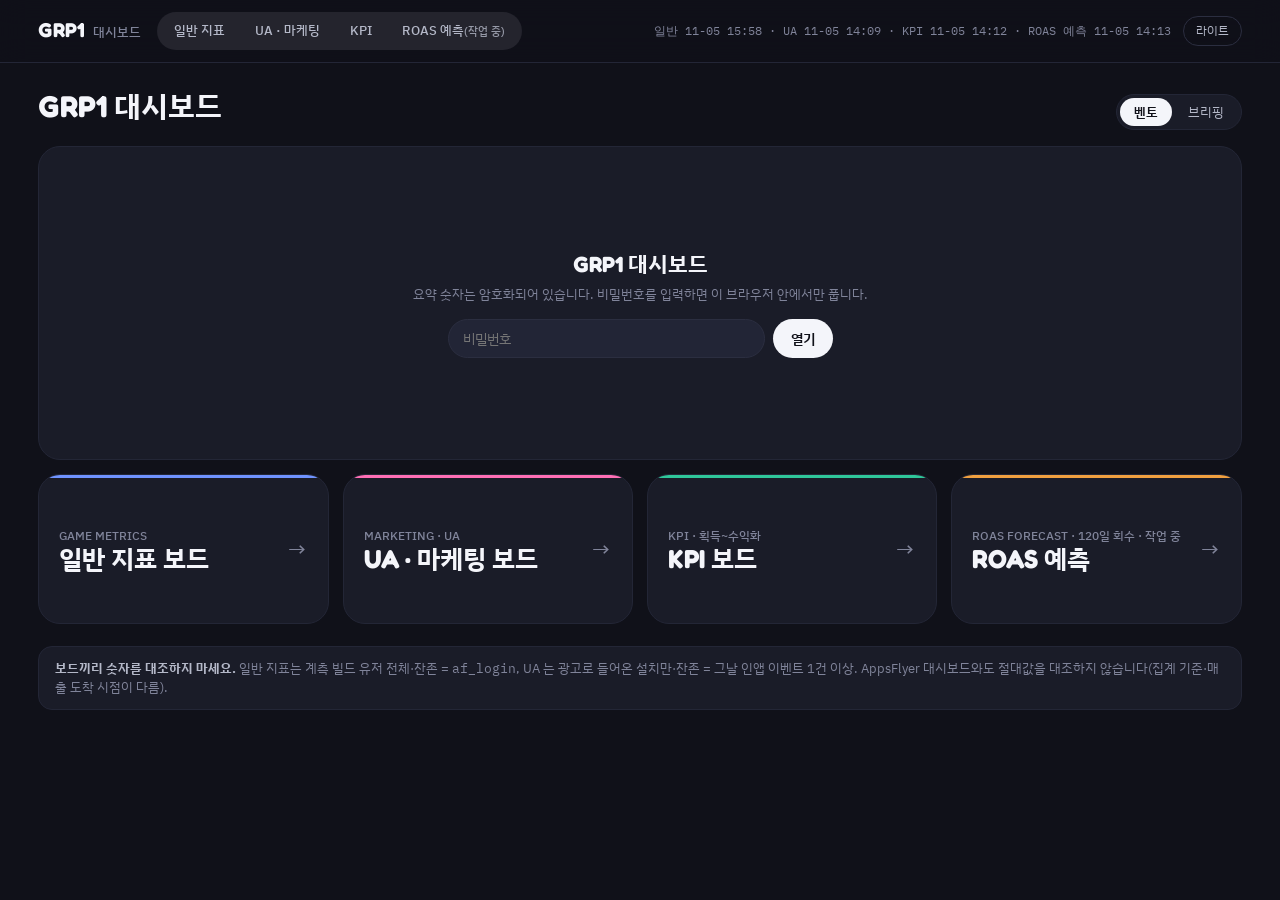
==== index.html @ 361ffbe1 "데이터 갱신 2026-11-05 16:09" ====
<!DOCTYPE html>
<html lang="ko">
<head>
<meta charset="utf-8">
<meta name="viewport" content="width=device-width, initial-scale=1">
<title>GRP1 대시보드</title>
<link rel="preconnect" href="https://fonts.googleapis.com">
<link rel="preconnect" href="https://fonts.gstatic.com" crossorigin>
<link rel="stylesheet" href="https://fonts.googleapis.com/css2?family=Fredoka:wght@600;700&family=IBM+Plex+Sans+KR:wght@400;500;600&family=IBM+Plex+Mono:wght@400;500&display=swap">
<link rel="stylesheet" href="site.css">
<script src="site.js"></script>
<style>
/* 메인 — 벤토(기본) · 브리핑 두 보기(팀장님 2026-10-27: "시안 B 기본에 시안 A 로 전환"). 숫자는 board_summary.py 요약(암호문).
   A/B 코호트 보드는 2026-10-27 메인에서 뺐다(모든 실험 종료). ab.html 파일은 공개 사이트에 마지막 판 그대로 남아 있다. */
*{box-sizing:border-box}
[hidden]{display:none!important}     /* .bento{display:grid} 가 hidden 을 이기지 않게 — 보기 전환이 이 속성으로 숨긴다 */
html,body{margin:0;background:var(--bg);color:var(--ink);font:14px/1.5 var(--font);-webkit-font-smoothing:antialiased}
a{color:inherit;text-decoration:none}
:focus-visible{outline:2px solid var(--accent);outline-offset:3px;border-radius:8px}
.page{max-width:calc(var(--maxw) + 2 * var(--gutter));margin:0 auto;padding:28px var(--gutter) 30px}
.top{display:flex;align-items:baseline;flex-wrap:wrap;gap:8px 14px;margin-bottom:16px}
.top h1{margin:0;font:700 30px/1 var(--game)} .top .when{color:var(--ink-3);font:12.5px var(--mono)}
.view{margin-left:auto;display:inline-flex;gap:2px;padding:3px;border-radius:999px;background:var(--card);border:1px solid var(--line-soft)}
.view button{border:0;background:transparent;border-radius:999px;padding:5px 14px;font:inherit;font-size:12.5px;color:var(--ink-2);cursor:pointer}
.view button[aria-pressed="true"]{background:var(--ink);color:var(--bg);font-weight:600}
.up{color:var(--good)} .down{color:var(--crit)}
.k{font-size:12px;color:var(--ink-3);font-weight:500} .s{font-size:11.5px;color:var(--ink-3)}
.mid{font:600 24px/1.15 var(--font);font-variant-numeric:tabular-nums}
.name{font:700 22px/1.05 var(--game)}
.spark svg{display:block;width:100%}

/* ── 벤토 ── */
.bento{display:grid;grid-template-columns:repeat(12,minmax(0,1fr));grid-auto-rows:minmax(150px,auto);gap:14px}   /* 좁은 폭에서 숫자 줄이 넘치면 잘리지 않고 그 줄이 높아진다(2026-11-05) */
.t{position:relative;overflow:hidden;isolation:isolate;border-radius:22px;border:1px solid var(--line-soft);background:var(--card);padding:18px 20px;display:flex;flex-direction:column;transition:transform .2s var(--ease),border-color .2s}
a.t:hover{transform:translateY(-2px);border-color:var(--line)}
.big{font:600 46px/1 var(--font);font-variant-numeric:tabular-nums;letter-spacing:-.02em}
.hero{grid-column:span var(--hs,7);grid-row:span 2;padding:26px 28px}
.hero .art{position:absolute;right:-30px;top:-20px;height:130%;aspect-ratio:1;object-fit:cover;z-index:-2;opacity:.92;
  -webkit-mask-image:radial-gradient(circle at 65% 45%,#000 30%,transparent 70%);mask-image:radial-gradient(circle at 65% 45%,#000 30%,transparent 70%)}
.hero::after{content:"";position:absolute;inset:0;z-index:-1;background:linear-gradient(90deg,var(--card) 30%,transparent 75%)}
.pill{align-self:flex-start;background:var(--c);color:#12131a;font-weight:600;font-size:12px;padding:4px 10px;border-radius:999px}
.hero .name{font-size:42px;margin:12px 0 auto}
.kv{display:flex;gap:28px;flex-wrap:wrap;align-items:flex-end} .kv .big{color:var(--c)}
.side{grid-column:span 5;grid-row:span var(--rs,1);background:linear-gradient(135deg,color-mix(in srgb,var(--c) 16%,var(--card)),var(--card) 60%)}
.side .head{display:flex;align-items:center;gap:10px} .side .head img{width:34px;height:34px;border-radius:22%}
.side .row3{gap:10px 18px}   /* 숫자 넷(D1 ROAS · D1 잔존 · 광고비 · CPI) — 1280px 창의 히어로 옆 타일(내부 442px)에도 한 줄(실측 칸 합 375) */
.row3{display:flex;gap:24px;flex-wrap:wrap;margin-top:auto}
.over{grid-column:span var(--span,6)}   /* 히어로 옆 두 자리를 넘친 UA 타일 — 아래 줄을 균등 분할(폭은 render 가 --span 으로) */
.g{grid-column:span var(--gs,3);grid-row:span 2}   /* 폭은 render 가 한 줄 최대 4개로 고르게 --gs 로 */
.g .head{display:flex;align-items:center;gap:12px} .g .head img{width:48px;height:48px;border-radius:22%}
.g .row3{gap:18px;margin-top:12px} .g .spark{margin-top:auto} .g .spark svg{height:56px}
.board{grid-column:span 3;grid-row:span 1;justify-content:center}   /* 보드 바로가기 넷(일반·UA·KPI·ROAS 예측) — 자기 묶음에서 한 줄 */
/* 벤토 세 묶음(ROAS · DAU · 보드) — 제목 + 묶음 사이 구분선(2026-11-05) */
.grp>h2{display:flex;align-items:baseline;flex-wrap:wrap;gap:4px 12px;margin:0 0 12px;font-size:17px;font-weight:600}
.grp>h2 small{font-size:12px;color:var(--ink-3);font-weight:400}
.grp+.grp{margin-top:26px;padding-top:20px;border-top:1px solid var(--line)}
.board .name{font-size:26px} .board .icons{display:flex;gap:6px;margin-top:8px} .board .icons img{width:28px;height:28px;border-radius:22%}
.board::before{content:"";position:absolute;inset:0 0 auto;height:3px;background:var(--bc)}
.board .go{position:absolute;right:22px;top:50%;transform:translateY(-50%);font-size:22px;color:var(--ink-3)}
.lockt{grid-column:span 12;grid-row:span 2;align-items:center;justify-content:center;text-align:center}
.lockt b{font:700 22px var(--game)} .lockt form{display:flex;gap:8px;justify-content:center;margin-top:14px}
.lockt input{background:var(--card-2);border:1px solid var(--line);border-radius:999px;padding:8px 14px;color:var(--ink);font:inherit}
.lockt button{border:0;border-radius:999px;padding:8px 18px;background:var(--ink);color:var(--bg);font:inherit;font-weight:600;cursor:pointer}

/* ── 브리핑 ── */
.blk{margin-top:26px} .blk:first-child{margin-top:0}
.blk h2{display:flex;align-items:baseline;flex-wrap:wrap;gap:6px 12px;margin:0 0 12px;font-size:18px;font-weight:600}
.blk h2 small{font-size:12.5px;color:var(--ink-3);font-weight:400}
.blk h2 a{margin-left:auto;font-size:13px;color:var(--ink-2);border:1px solid var(--line);border-radius:999px;padding:5px 12px}
.blk h2 a:hover{color:var(--ink);border-color:var(--ink-3)}
.row{position:relative;display:grid;grid-template-columns:minmax(220px,1.3fr) repeat(5,minmax(92px,1fr)) minmax(150px,1.2fr) 34px;align-items:center;gap:14px;
  padding:14px 18px;margin-bottom:10px;border-radius:16px;border:1px solid var(--line-soft);overflow:hidden;
  background:linear-gradient(90deg,color-mix(in srgb,var(--c) 15%,var(--card)) 0%,var(--card) 34%)}
.row:hover{border-color:var(--line)}
.row::before{content:"";position:absolute;left:0;top:0;bottom:0;width:4px;background:var(--c)}
.who{display:flex;align-items:center;gap:14px;min-width:0}
.who img{width:52px;height:52px;border-radius:22%;flex:none;box-shadow:0 6px 18px -8px rgba(0,0,0,.7)}
.who b{display:block;font:700 19px/1.1 var(--game)} .who span{font-size:12px;color:var(--ink-3)}
.m .v{font:600 19px/1.25 var(--font);font-variant-numeric:tabular-nums} .m .v.hot{color:var(--c)} .m .v.good{color:var(--good)}
.meter{height:4px;border-radius:2px;background:var(--line-soft);margin-top:5px;overflow:hidden} .meter i{display:block;height:100%;background:var(--c)}
.row .spark svg{height:38px}
.go2{width:34px;height:34px;border-radius:999px;display:grid;place-items:center;background:color-mix(in srgb,var(--ink) 8%,transparent);color:var(--ink-2)}
.row:hover .go2{background:var(--c);color:#12131a}
.notice{margin-top:22px;padding:12px 16px;background:var(--card);border:1px solid var(--line-soft);border-radius:14px;color:var(--ink-3);font-size:12.5px}
.notice b{color:var(--ink-2)}
@media (max-width:1100px){
  .bento{grid-template-columns:repeat(6,minmax(0,1fr))} .hero,.side,.over,.board,.lockt{grid-column:span 6} .g{grid-column:span 3}
  .row{grid-template-columns:1fr 1fr 1fr} .row .spark,.row .go2{display:none} .who{grid-column:1 / -1}
}
@media (max-width:640px){
  .bento{grid-auto-rows:auto} .t{min-height:150px} .hero{min-height:300px} .g .spark svg{height:44px}
  .g{grid-column:span 6} .hero .name{font-size:32px} .big{font-size:38px} .view{margin-left:0}
  .hero::after{background:linear-gradient(0deg,var(--card) 42%,color-mix(in srgb,var(--card) 55%,transparent) 100%)}   /* 좁은 화면: 숫자 뒤가 그림으로 밝아지지 않게 */
}
</style>
</head>
<body>
<header class="gx-bar">
  <a class="gx-brand" href="index.html" data-keep-hash><b>GRP1</b><span>대시보드</span></a>
  <nav class="gx-switch" aria-label="보드"><a href="general.html" data-keep-hash>일반 지표</a><a href="ua.html" data-keep-hash>UA · 마케팅</a><a href="kpi.html" data-keep-hash>KPI</a><a href="payback.html" data-keep-hash>ROAS 예측<span style="font-size:10.5px;opacity:.8">(작업 중)</span></a></nav>
  <div class="gx-right"><span class="gx-gen" id="gen"></span><button class="gx-btn" id="theme" type="button">라이트</button></div>
</header>
<main class="page">
  <div class="top">
    <h1>GRP1 대시보드</h1><span class="when" id="when"></span>
    <div class="view" role="group" aria-label="보기"><button type="button" data-v="bento" aria-pressed="true">벤토</button><button type="button" data-v="brief" aria-pressed="false">브리핑</button></div>
  </div>
  <div id="bento"></div>
  <div id="brief" hidden></div>
  <div class="notice"><b>보드끼리 숫자를 대조하지 마세요.</b> 일반 지표는 계측 빌드 유저 전체·잔존 = <span style="font-family:var(--mono)">af_login</span>, UA 는 광고로 들어온 설치만·잔존 = 그날 인앱 이벤트 1건 이상. AppsFlyer 대시보드와도 절대값을 대조하지 않습니다(집계 기준·매출 도착 시점이 다름).</div>
</main>

<script src="boards.js"></script>
<script src="summary-data.js"></script>
<script src="summary-data.enc.js"></script>
<script>
(function(){
'use strict';
const $ = id => document.getElementById(id), esc = GX.esc, hash = location.hash || '';
GX.wireTheme($('theme')); GX.withHash();
const usd = (v, d = 0) => v == null ? '—' : '$' + Number(v).toLocaleString('en-US', {minimumFractionDigits: d, maximumFractionDigits: d});
const pct = (v, d = 1) => v == null ? '—' : (v * 100).toFixed(d) + '%';
const num = v => v == null ? '—' : Number(v).toLocaleString('en-US');
const md = d => d ? d.slice(5) : '';
const gen = k => 'general.html?game=' + k + hash, uaUrl = k => 'ua.html?game=' + k + hash;
const B = window.BOARDS || {};
function spark(arr, color, h) {
  arr = arr && arr.length ? arr : [0];
  const w = 200, mx = Math.max(...arr, 1), mn = Math.min(...arr, 0), n = arr.length;
  const pts = arr.map((v, i) => [(i / Math.max(n - 1, 1)) * (w - 4) + 2, h - 4 - ((v - mn) / Math.max(mx - mn, 1)) * (h - 12)]);
  const d = pts.map((p, i) => (i ? 'L' : 'M') + p[0].toFixed(1) + ' ' + p[1].toFixed(1)).join(''), last = pts[pts.length - 1];
  return `<svg viewBox="0 0 ${w} ${h}" preserveAspectRatio="none" aria-hidden="true"><path d="${d} L${last[0]} ${h} L2 ${h} Z" fill="${color}" opacity=".16"/><path d="${d}" fill="none" stroke="${color}" stroke-width="2" vector-effect="non-scaling-stroke"/></svg>`;
}
const dauDelta = g => { if (!g || g.dau_prev == null || !g.dau_prev) return '7일 전 없음'; const ch = g.dau / g.dau_prev - 1;
  return `<span class="${ch >= 0 ? 'up' : 'down'}">${ch >= 0 ? '▲' : '▼'}${Math.abs(ch * 100).toFixed(0)}%</span> 7일 전 대비`; };

// 보기 전환 — 기본 벤토, 고른 보기는 이 브라우저에 기억(세 화면 공유 테마 저장과 별개)
let view = 'bento';
try { view = localStorage.getItem('grp1:home') || 'bento'; } catch (e) {}
const q = new URLSearchParams(location.search).get('view'); if (q === 'brief' || q === 'bento') view = q;
function setView(v) {
  view = v; document.querySelectorAll('.view button').forEach(b => b.setAttribute('aria-pressed', b.dataset.v === v));
  $('bento').hidden = v !== 'bento'; $('brief').hidden = v !== 'brief';
  try { localStorage.setItem('grp1:home', v); } catch (e) {}
}
document.querySelectorAll('.view button').forEach(b => b.addEventListener('click', () => setView(b.dataset.v)));

function render(S) {
  const G = S.games || {};
  const order = [...Object.keys(G)].sort((a, b) => ((G[b].ua || {}).cost || 0) - ((G[a].ua || {}).cost || 0) || ['rb', 'co', 'mc', 'rr', 'tj', 'cl', 'sf'].indexOf(a) - ['rb', 'co', 'mc', 'rr', 'tj', 'cl', 'sf'].indexOf(b));
  const uaKeys = order.filter(k => G[k].ua), genKeys = order.filter(k => G[k].general);
  const any = (G[uaKeys[0]] || G[genKeys[0]] || {}), last = (any.ua || any.general || {}).last;
  $('when').textContent = `${last || ''} (UTC) 기준 · 갱신 ${S.generated_at || ''}`;
  $('gen').textContent = [B.general ? '일반 ' + B.general : '', B.ua ? 'UA ' + B.ua : '', B.kpi ? 'KPI ' + B.kpi : '', B.payback ? 'ROAS 예측 ' + B.payback : ''].filter(Boolean).join(' · ');
  const icons = ks => ks.map(k => GX.GAMES[k] ? `<img src="${GX.GAMES[k].icon}" alt="" title="${esc(GX.GAMES[k].name)}">` : '').join('');
  const C = k => (GX.GAMES[k] || {}).color || 'var(--accent)';
  const I = k => (GX.GAMES[k] || {}).icon || '';

  // ── 벤토 ── 세 묶음(ROAS · DAU · 보드 바로가기)을 각자 격자로 — 제목 + 구분선(2026-11-05 팀장님 "분류가 안 되어 있다")
  // UA ROAS = 오가닉 포함(팀장님 11-02, board_summary basis = all) — 광고 유저만은 부제 참고. 옛 요약(basis 없음)은 광고 유저만
  const bn = u => u.basis === 'all' ? '오가닉 포함' : '광고 유저만';
  const ref = (u, k) => u.basis === 'all' && u[k + '_paid'] != null ? ` · 광고 유저만 ${pct(u[k + '_paid'])}` : '';
  // D1 잔존(UA, 광고 유저) 부제 — 설치 수, D1 이 관측된 설치일이 아직 없으면(UA 첫날) 그렇게 쓴다. 옛 요약(r1 없음)도 같은 문구
  const r1s = (u, pre) => u.r1_n ? pre + num(u.r1_n) + '명' : 'D1 관측 전';
  // n 개를 한 줄 최대 max 개로 고르게 — 줄 수 = ceil(n / max), 남는 하나씩은 앞줄부터, 줄마다 12칸을 꽉 채운 폭 목록
  const even = (n, max) => { const rows = Math.ceil(n / max);
    return [].concat(...Array.from({length: rows}, (_, r) => { const c = Math.floor(n / rows) + (r < n % rows ? 1 : 0); return Array(c).fill(12 / c); })); };
  const grp = (title, note, body) => `<section class="grp"><h2>${title}${note ? ` <small>${note}</small>` : ''}</h2><div class="bento">${body}</div></section>`;
  let h = '', out = '';
  if (uaKeys.length) {
    const f = uaKeys[0], u = G[f].ua;
    h += `<a class="t hero" href="${uaUrl(f)}" style="--c:${C(f)};${uaKeys.length === 1 ? '--hs:12' : ''}">${GX.GAMES[f] ? `<img class="art" src="${GX.GAMES[f].art}" alt="">` : ''}<span class="pill">UA 진행 중</span>
      <div class="name">${esc(G[f].name)}</div>
      <div class="kv"><div><div class="k">D1 ROAS · 최근 7일 · ${bn(u)}</div><div class="big">${pct(u.d1)}</div><div class="s">설치 ${num(u.d1_n)}명 · 본전 100%${ref(u, 'd1')}</div></div>
      <div><div class="k">D1 잔존 · 최근 7일</div><div class="mid">${pct(u.r1)}</div><div class="s">${r1s(u, '광고 유저 ')}</div></div>
      <div><div class="k">광고비 · ${md(u.last)}</div><div class="mid">${usd(u.cost)}</div><div class="s">CPI ${usd(u.cpi, 2)} · 설치 ${num(u.installs)}</div></div></div></a>`;
    // 히어로 옆 두 자리(5칸) 다음 UA 타일은 아래 줄에 고르게 — 한 줄 최대 3개(4칸 · 숫자 넷이 들어가는 최소 폭), 4개 → [6·6][6·6], 5개 → [4·4·4][6·6].
    // 어제 합계 타일은 2026-11-05 제거(팀장님). 폭·높이는 CSS 변수로만 넘긴다(인라인 grid-column 은 좁은 화면 미디어 쿼리를 덮어쓴다) —
    // UA 1게임 = 히어로 전체 폭(--hs), 2게임 = 옆 타일 두 줄(--rs)
    const spans = even(Math.max(uaKeys.length - 3, 0), 3);
    uaKeys.slice(1).forEach((k, i) => { const v = G[k].ua;
      const [oc, os] = i >= 2 ? [' over', `--span:${spans[i - 2]};`] : ['', uaKeys.length === 2 ? '--rs:2;' : ''];
      h += `<a class="t side${oc}" href="${uaUrl(k)}" style="${os}--c:${C(k)}"><div class="head"><img src="${I(k)}" alt=""><span class="name" style="font-size:20px">${esc(G[k].name)}</span><span class="s" style="margin-left:auto">UA</span></div>
        <div class="row3"><div><div class="k">D1 ROAS · 7일 · ${bn(v)}</div><div class="mid" style="color:${C(k)}">${pct(v.d1)}</div>${v.basis === 'all' && v.d1_paid != null ? `<div class="s">광고 유저만 ${pct(v.d1_paid)}</div>` : ''}</div><div><div class="k">D1 잔존 · 7일</div><div class="mid">${pct(v.r1)}</div><div class="s">${r1s(v, '광고 유저 ')}</div></div><div><div class="k">광고비 · ${md(v.last)}</div><div class="mid">${usd(v.cost)}</div></div><div><div class="k">CPI</div><div class="mid">${usd(v.cpi, 2)}</div></div></div></a>`; });
    out += grp('ROAS', 'D1 ROAS = 최근 7일(매출 관측 끝 기준 · 오가닉 포함) · D1 잔존 = 최근 7일(이벤트 관측 끝 기준 · 광고 유저 · 인앱 이벤트) · 광고비 · CPI = 마지막 설치일', h);
  }
  // 게임 타일(3칸 × 2줄)은 한 줄 최대 4개로 고르게(7개 → [3·3·3·3][4·4·4]) — 묶음이 갈려 빈칸을 보드 바로가기로 메울 수 없다
  const gs = even(genKeys.length, 4); h = '';
  genKeys.forEach((k, i) => { const g = G[k].general;
    h += `<a class="t g" href="${gen(k)}" style="--gs:${gs[i]};--c:${C(k)}"><div class="head"><img src="${I(k)}" alt=""><div><div class="name" style="font-size:19px">${esc(G[k].name)}</div><div class="s">${G[k].ua ? '일반 지표 · UA' : '일반 지표'}</div></div></div>
      <div class="row3"><div><div class="k">DAU</div><div class="mid">${num(g.dau)}</div><div class="s">${dauDelta(g)}</div></div>
      <div><div class="k">D1 잔존</div><div class="mid">${pct(g.d1)}</div><div class="s">최근 7코호트</div></div></div>
      <div class="spark">${spark(g.dau_spark, C(k), 56)}<div class="s">DAU 14일</div></div></a>`; });
  if (genKeys.length) out += grp('DAU', 'DAU = 마지막 날 · 7일 전 대비 · D1 잔존 = 최근 7개 성숙 코호트(af_login · 오가닉 포함)', h);
  // 보드 바로가기 넷(일반·UA·KPI·ROAS 예측) — 자기 묶음에서 한 줄에 넷(각 3칸)
  out += grp('보드', '', `<a class="t board" href="general.html${hash}" style="--bc:#6f93ff"><div class="k">GAME METRICS</div><div class="name">일반 지표 보드</div><div class="icons">${icons(genKeys)}</div><span class="go">→</span></a>`
    + `<a class="t board" href="ua.html${hash}" style="--bc:#ff6fb5"><div class="k">MARKETING · UA</div><div class="name">UA · 마케팅 보드</div><div class="icons">${icons(uaKeys)}</div><span class="go">→</span></a>`
    + `<a class="t board" href="kpi.html${hash}" style="--bc:#2fc79a"><div class="k">KPI · 획득~수익화</div><div class="name">KPI 보드</div><div class="icons">${icons(uaKeys)}</div><span class="go">→</span></a>`
    + `<a class="t board" href="payback.html${hash}" style="--bc:#f0a040"><div class="k">ROAS FORECAST · 120일 회수 · 작업 중</div><div class="name">ROAS 예측</div><div class="icons">${icons(uaKeys)}</div><span class="go">→</span></a>`);
  $('bento').innerHTML = out;

  // ── 브리핑 ──
  const who = (k, sub) => `<div class="who"><img src="${I(k)}" alt=""><div><b>${esc(G[k].name)}</b><span>${sub}</span></div></div>`;
  const m = (k, v, s = '', cls = '') => `<div class="m"><div class="k">${k}</div><div class="v ${cls}">${v}</div>${s ? `<div class="s">${s}</div>` : ''}</div>`;
  let a = '';      // 어제 합계 줄은 2026-11-05 제거(팀장님 — 벤토 합계 타일과 같이)
  if (uaKeys.length) a += `<section class="blk"><h2>UA · 마케팅 <small>광고비 · 설치 · CPI = 마지막 설치일 · D1 잔존 = 최근 7일(이벤트 관측 끝 기준 · 광고 유저) · D1 ROAS = 최근 7일(매출 관측 끝 기준) · ROAS = 오가닉 포함(광고 유저만은 참고)</small><a href="ua.html${hash}">UA 보드 →</a></h2>`
    + uaKeys.map(k => { const u = G[k].ua;
      return `<a class="row" href="${uaUrl(k)}" style="--c:${C(k)}">${who(k, 'Android · AppLovin')}
        ${m('광고비', usd(u.cost), md(u.last) + ' 설치일')}${m('설치', num(u.installs))}${m('CPI', usd(u.cpi, 2))}${m('D1 잔존', pct(u.r1), r1s(u, '광고 유저 '))}
        <div class="m"><div class="k">D1 ROAS</div><div class="v ${u.d1 >= 1 ? 'good' : 'hot'}">${pct(u.d1)}</div><div class="meter"><i style="width:${Math.min(u.d1 || 0, 1) * 100}%"></i></div><div class="s">본전 100% 대비 · 설치 ${num(u.d1_n)}명${ref(u, 'd1')}</div></div>
        <div class="spark">${spark(u.cost_spark, C(k), 38)}<div class="s">설치일별 광고비</div></div><span class="go2">→</span></a>`; }).join('') + `</section>`;
  if (genKeys.length) a += `<section class="blk"><h2>게임 지표 <small>DAU · 설치 = 마지막 날 · D1 잔존 = 최근 7개 성숙 코호트 · 매출 = IAP + 광고, 광고 매출이 도착한 마지막 날(보통 이틀 전)</small><a href="general.html${hash}">일반 지표 보드 →</a></h2>`
    + genKeys.map(k => { const g = G[k].general;
      return `<a class="row" href="${gen(k)}" style="--c:${C(k)}">${who(k, G[k].ua ? '일반 지표 · UA' : '일반 지표')}
        ${m('DAU', num(g.dau), dauDelta(g))}${m('설치', num(g.installs))}${m('D1 잔존', pct(g.d1), '코호트 ' + num(g.d1_n) + '명')}
        ${m('매출 · ' + md(g.rev_day), usd(g.rev), g.iaa ? 'IAP + 광고' : 'IAP (광고 없음)')}${m('', '')}
        <div class="spark">${spark(g.dau_spark, C(k), 38)}<div class="s">DAU 14일</div></div><span class="go2">→</span></a>`; }).join('') + `</section>`;
  $('brief').innerHTML = a;
  setView(view);
}

// 잠금 — 숫자가 없을 때도 보드 바로가기는 보인다
function locked(enc, err) {
  $('gen').textContent = [B.general ? '일반 ' + B.general : '', B.ua ? 'UA ' + B.ua : '', B.kpi ? 'KPI ' + B.kpi : '', B.payback ? 'ROAS 예측 ' + B.payback : ''].filter(Boolean).join(' · ');
  $('bento').innerHTML = `<div class="bento"><div class="t lockt"><b>GRP1 대시보드</b><div class="s" style="margin-top:6px;font-size:13px;${err ? 'color:var(--crit)' : ''}">${err || '요약 숫자는 암호화되어 있습니다. 비밀번호를 입력하면 이 브라우저 안에서만 풉니다.'}</div>
    ${enc ? `<form id="pwform"><input type="password" id="pw" placeholder="비밀번호" autocomplete="current-password"><button type="submit">열기</button></form>` : ''}</div>
    <a class="t board" href="general.html${hash}" style="--bc:#6f93ff"><div class="k">GAME METRICS</div><div class="name">일반 지표 보드</div><span class="go">→</span></a>
    <a class="t board" href="ua.html${hash}" style="--bc:#ff6fb5"><div class="k">MARKETING · UA</div><div class="name">UA · 마케팅 보드</div><span class="go">→</span></a>
    <a class="t board" href="kpi.html${hash}" style="--bc:#2fc79a"><div class="k">KPI · 획득~수익화</div><div class="name">KPI 보드</div><span class="go">→</span></a>
    <a class="t board" href="payback.html${hash}" style="--bc:#f0a040"><div class="k">ROAS FORECAST · 120일 회수 · 작업 중</div><div class="name">ROAS 예측</div><span class="go">→</span></a></div>`;
  $('bento').hidden = false; $('brief').hidden = true;
  if (enc) { $('pwform').onsubmit = async ev => { ev.preventDefault();
    try { const p = $('pw').value; const d = await decrypt(enc, p); try { localStorage.setItem(PWKEY, p); } catch (e) {} render(d); } catch (e) { locked(enc, '비밀번호가 맞지 않습니다.'); } }; }
}
const PWKEY = 'genboard:pass';      // 일반·UA 보드와 같은 저장 키 — 한 번 입력하면 세 화면이 다 열린다
const b64 = s => Uint8Array.from(atob(s), c => c.charCodeAt(0));
async function decrypt(enc, pass) {
  const km = await crypto.subtle.importKey('raw', new TextEncoder().encode(pass), 'PBKDF2', false, ['deriveKey']);
  const key = await crypto.subtle.deriveKey({name: 'PBKDF2', salt: b64(enc.salt), iterations: enc.iter, hash: 'SHA-256'}, km, {name: 'AES-GCM', length: 256}, false, ['decrypt']);
  return JSON.parse(new TextDecoder().decode(await crypto.subtle.decrypt({name: 'AES-GCM', iv: b64(enc.iv)}, key, b64(enc.ct))));
}
(async function init() {
  if (window.SUMMARY && window.SUMMARY.games) return render(window.SUMMARY);
  const enc = window.SUMMARY_ENC;
  if (!enc || !(window.crypto && crypto.subtle)) return locked(null, enc ? 'https 주소 또는 로컬 파일로 열어야 숫자가 보입니다.' : '요약 데이터가 아직 없습니다 — 보드에서 바로 보세요.');
  const mk = /(?:^#|[#&])k=([^&]+)/.exec(location.hash);
  if (mk) { try { const p = decodeURIComponent(mk[1]); const d = await decrypt(enc, p); try { localStorage.setItem(PWKEY, p); } catch (e) {} return render(d); } catch (e) {} }
  let saved = null; try { saved = localStorage.getItem(PWKEY); } catch (e) {}
  if (saved) { try { return render(await decrypt(enc, saved)); } catch (e) {} }
  locked(enc, null);
})();
})();
</script>
</body>
</html>
---- site.css ----
/* GRP1 대시보드 공용 디자인 — 메인(index) · 일반 지표(general) · UA(ua) 세 화면이 같이 쓴다.
   참고: GRP1 레벨 카탈로그(grp1-level-balance) 메인 — 어두운 무대 + 게임 키아트 히어로 + 앱 아이콘 포스터.
   다크가 기본, 라이트는 토글(localStorage 'grp1:theme', 세 화면 공유). 클래스는 gx- 접두어로 각 화면 CSS 와 겹치지 않게 한다.
   색 토큰 이름(--bg·--card·--ink …)은 기존 보드 CSS 가 쓰는 이름 그대로 — 보드 내부 카드·차트는 손대지 않고 색만 따라온다. */
:root{
  color-scheme:dark;
  --bg:#101119; --bg-0:rgba(16,17,25,0); --card:#1a1c28; --card-2:#222536; --line:#2b2e40; --line-soft:#232636;
  --ink:#f4f5fa; --ink-2:#b4b8c8; --ink-3:#80849a;
  --accent:#8aa2ff; --accent-ink:#12131a;
  --c1:#6f93ff; --c2:#2fc79a; --c3:#f0a040; --c4:#b18cff; --c5:#ff6b6b; --c6:#8f9bb3;
  --good:#3ccf7a; --warn:#f5b83d; --crit:#ff6b6b;
  --chip:#222536; --chip-on:#2c3a66; --chip-on-ink:#dfe6ff;
  --heat-rgb:111,147,255;
  --shadow:0 1px 0 rgba(0,0,0,.35);
  --font:"IBM Plex Sans KR",-apple-system,"Segoe UI","Malgun Gothic","Apple SD Gothic Neo",sans-serif;
  --game:"Fredoka","IBM Plex Sans KR",-apple-system,"Segoe UI",sans-serif;
  --mono:"IBM Plex Mono",Consolas,"Malgun Gothic",monospace;
  --gutter:clamp(16px,3vw,40px);
  --maxw:1520px;                 /* 보드 본문 폭 상한 — 히어로 글자도 같은 왼쪽 끝에 맞춘다 */
  --inset:max(var(--gutter),calc((100% - var(--maxw)) / 2));
  --ease:cubic-bezier(.2,.7,.2,1);
}
:root[data-theme="light"]{
  color-scheme:light;
  --bg:#f3f4f7; --bg-0:rgba(243,244,247,0); --card:#ffffff; --card-2:#f6f7fa; --line:#dfe3ea; --line-soft:#eceef3;
  --ink:#171a20; --ink-2:#4a5160; --ink-3:#7b8494;
  --accent:#2a78d6; --accent-ink:#ffffff;
  --c1:#2a78d6; --c2:#1bae7a; --c3:#d97a12; --c4:#8a5cd6; --c5:#d03b3b; --c6:#6b7a90;
  --good:#0ca30c; --warn:#fab219; --crit:#d03b3b;
  --chip:#eef0f4; --chip-on:#dbe8fb; --chip-on-ink:#1b4f9c;
  --heat-rgb:42,120,214;
  --shadow:0 1px 2px rgba(20,26,40,.08);
}

/* ── 상단 막대: 브랜드 · 보드 전환 · 도구 ── */
.gx-bar{position:sticky;top:0;z-index:30;display:flex;align-items:center;gap:16px;padding:12px var(--gutter);
  background:color-mix(in srgb,var(--bg) 82%,transparent);backdrop-filter:blur(14px);-webkit-backdrop-filter:blur(14px);border-bottom:1px solid var(--line-soft)}
.gx-brand{display:inline-flex;align-items:baseline;gap:8px;color:var(--ink);text-decoration:none;white-space:nowrap}
.gx-brand b{font:700 20px/1 var(--game);letter-spacing:.01em}
.gx-brand span{font-size:13px;color:var(--ink-3);font-weight:500}
.gx-switch{display:flex;gap:2px;padding:3px;border-radius:999px;background:color-mix(in srgb,var(--ink) 9%,transparent);font-size:13px;font-weight:500}
.gx-switch a{padding:6px 14px;border-radius:999px;color:var(--ink-2);text-decoration:none;white-space:nowrap;transition:color .15s}
.gx-switch a:hover{color:var(--ink)}
.gx-switch a[aria-current]{background:var(--ink);color:var(--bg);font-weight:600}
.gx-right{margin-left:auto;display:flex;align-items:center;gap:12px;color:var(--ink-3);font-size:12px;min-width:0}
.gx-right .gx-gen{white-space:nowrap;overflow:hidden;text-overflow:ellipsis;font-family:var(--mono);font-size:11.5px}
.gx-btn{background:transparent;border:1px solid var(--line);border-radius:999px;padding:5px 12px;color:var(--ink-2);font:inherit;font-size:12px;cursor:pointer;white-space:nowrap}
.gx-btn:hover{color:var(--ink);border-color:var(--ink-3)}

/* ── 보드 히어로: 게임 키아트(오른쪽) + 색 번짐 + 게임 이름 + 게임 전환 포스터 ── */
.gx-hero{position:relative;overflow:hidden;isolation:isolate;min-height:236px;padding:34px var(--inset) 22px;display:flex;align-items:flex-end;gap:24px;flex-wrap:wrap}
.gx-wash{position:absolute;inset:-30%;z-index:-3;background-size:cover;background-position:center;filter:blur(90px) saturate(1.4) brightness(.5);opacity:.9;transition:background-image .4s}
.gx-art{position:absolute;top:0;right:0;z-index:-2;height:100%;aspect-ratio:1;object-fit:cover;
  -webkit-mask-image:linear-gradient(90deg,transparent 0%,#000 55%);mask-image:linear-gradient(90deg,transparent 0%,#000 55%)}
.gx-shade{position:absolute;inset:0;z-index:-1;pointer-events:none;background:
  linear-gradient(90deg,var(--bg) 0%,color-mix(in srgb,var(--bg) 88%,transparent) 34%,color-mix(in srgb,var(--bg) 25%,transparent) 64%,var(--bg-0) 82%),
  linear-gradient(0deg,var(--bg) 0%,var(--bg-0) 55%)}
:root[data-theme="light"] .gx-wash{filter:blur(90px) saturate(1.2) brightness(1.15);opacity:.55}
.gx-copy{flex:1 1 380px;min-width:0}
.gx-when{display:flex;align-items:center;flex-wrap:wrap;gap:10px;margin:0 0 10px;color:var(--ink-2);font-size:13px}
.gx-pill{background:var(--gc,var(--accent));color:#12131a;font-weight:600;font-size:12px;line-height:1;padding:5px 10px;border-radius:999px}
.gx-name{margin:0;font:700 clamp(36px,4.6vw,64px)/.98 var(--game);letter-spacing:-.01em;color:var(--ink);text-wrap:balance}
.gx-doc{margin:10px 0 0;font-size:14px;font-weight:500;color:var(--ink-2)}
/* 게임 전환 — 앱 아이콘 포스터(작게). 버튼 글자는 게임 이름만(화면 테스트가 읽는다) */
.gx-games{display:flex;gap:14px;align-items:flex-end;flex-wrap:wrap}
.gx-game{display:flex;flex-direction:column;align-items:center;gap:7px;width:84px;padding:0;border:0;background:transparent;color:var(--ink-2);
  font:600 12.5px/1.15 var(--game);text-align:center;cursor:pointer;text-decoration:none;text-shadow:0 1px 6px rgba(0,0,0,.75)}
:root[data-theme="light"] .gx-game{text-shadow:0 1px 6px rgba(255,255,255,.85)}
.gx-game img{display:block;width:64px;height:64px;border-radius:22%;transition:transform .2s var(--ease),box-shadow .2s;box-shadow:0 6px 20px -8px rgba(0,0,0,.6)}
.gx-game:hover img{transform:scale(1.06)}
.gx-game:hover{color:var(--ink)}
.gx-game[aria-selected="true"]{color:var(--ink)}
.gx-game[aria-selected="true"] img{box-shadow:0 0 0 3px var(--bg),0 0 0 5px var(--gc,var(--accent))}
.gx-game[disabled]{opacity:.4;cursor:default}

/* ── 섹션 제목·카드 공용(UA 화면) ── */
.gx-h2{display:flex;align-items:baseline;gap:10px;margin:30px 0 10px;font-size:16px;font-weight:600;color:var(--ink)}
.gx-h2 small{font-weight:400;font-size:12px;color:var(--ink-3)}

@media (max-width:720px){
  .gx-bar{flex-wrap:wrap;gap:10px}
  /* 보드 전환 — 'ROAS 예측(작업 중)' 으로 길어져 360px 폭에서 페이지가 가로로 넘쳤다(Opus 리뷰 11-01). 줄 폭을 넘으면 그 안에서만 밀린다 */
  .gx-switch{max-width:100%;min-width:0;overflow-x:auto;scrollbar-width:none}
  .gx-switch::-webkit-scrollbar{display:none}
  .gx-switch a{padding:6px 10px}
  .gx-brand span{display:none}
  .gx-right .gx-gen{display:none}
  .gx-hero{min-height:0;padding-top:24px}
  .gx-art{opacity:.55}
  .gx-game{width:68px} .gx-game img{width:52px;height:52px}
}
@media (prefers-reduced-motion:reduce){ *{transition:none!important} }
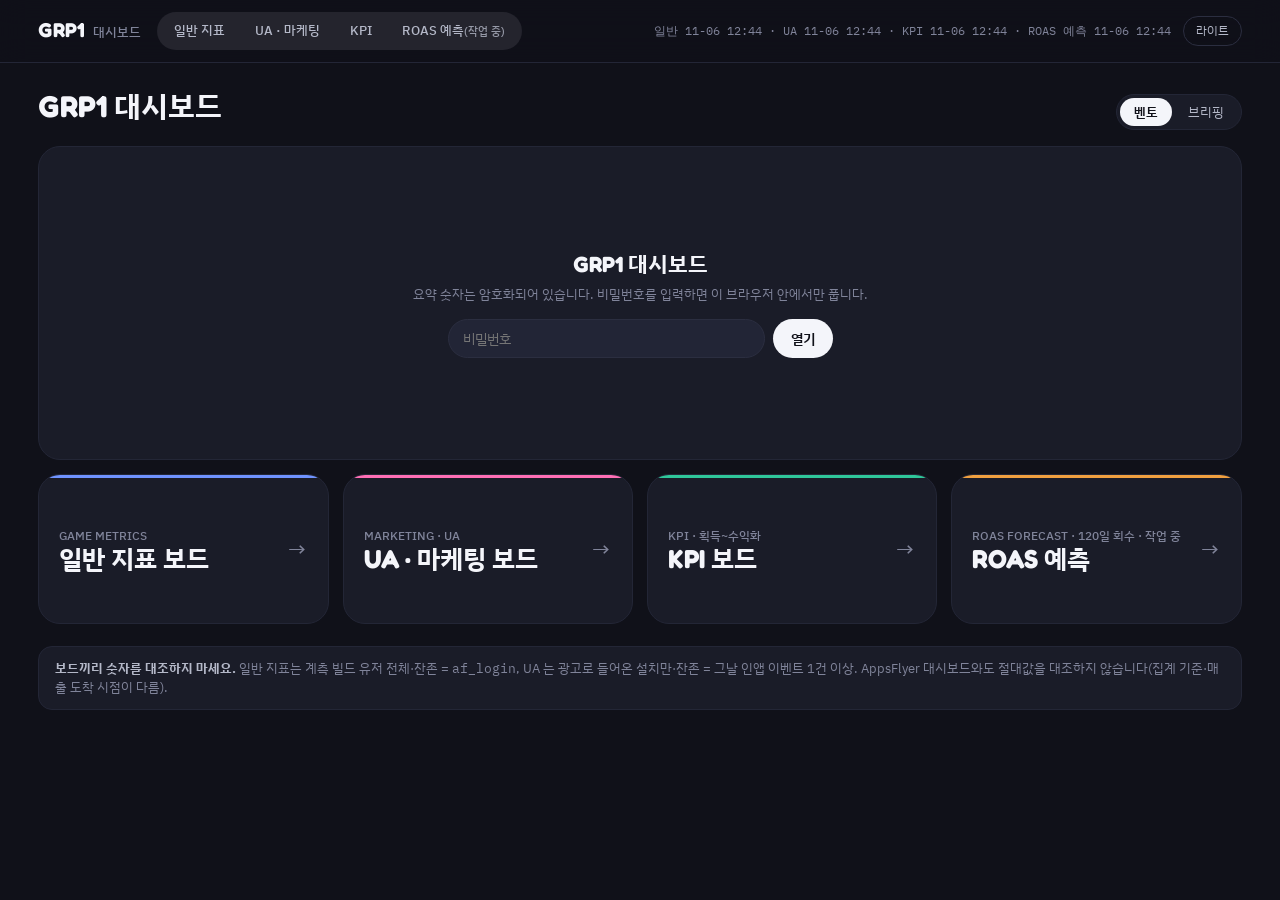
==== commit e6bf63cc: "데이터 갱신 2026-11-06 12:44 · Pool Party Jam 추가 Co-Authored-By: Claude Opus 5.5 <noreply@anthropic.com>" ====
--- a/index.html
+++ b/index.html
@@ -147,7 +147,7 @@
 
 function render(S) {
   const G = S.games || {};
-  const order = [...Object.keys(G)].sort((a, b) => ((G[b].ua || {}).cost || 0) - ((G[a].ua || {}).cost || 0) || ['rb', 'co', 'mc', 'rr', 'tj', 'cl', 'sf'].indexOf(a) - ['rb', 'co', 'mc', 'rr', 'tj', 'cl', 'sf'].indexOf(b));
+  const order = [...Object.keys(G)].sort((a, b) => ((G[b].ua || {}).cost || 0) - ((G[a].ua || {}).cost || 0) || ['pj', 'rb', 'co', 'mc', 'rr', 'tj', 'cl', 'sf'].indexOf(a) - ['pj', 'rb', 'co', 'mc', 'rr', 'tj', 'cl', 'sf'].indexOf(b));
   const uaKeys = order.filter(k => G[k].ua), genKeys = order.filter(k => G[k].general);
   const any = (G[uaKeys[0]] || G[genKeys[0]] || {}), last = (any.ua || any.general || {}).last;
   $('when').textContent = `${last || ''} (UTC) 기준 · 갱신 ${S.generated_at || ''}`;
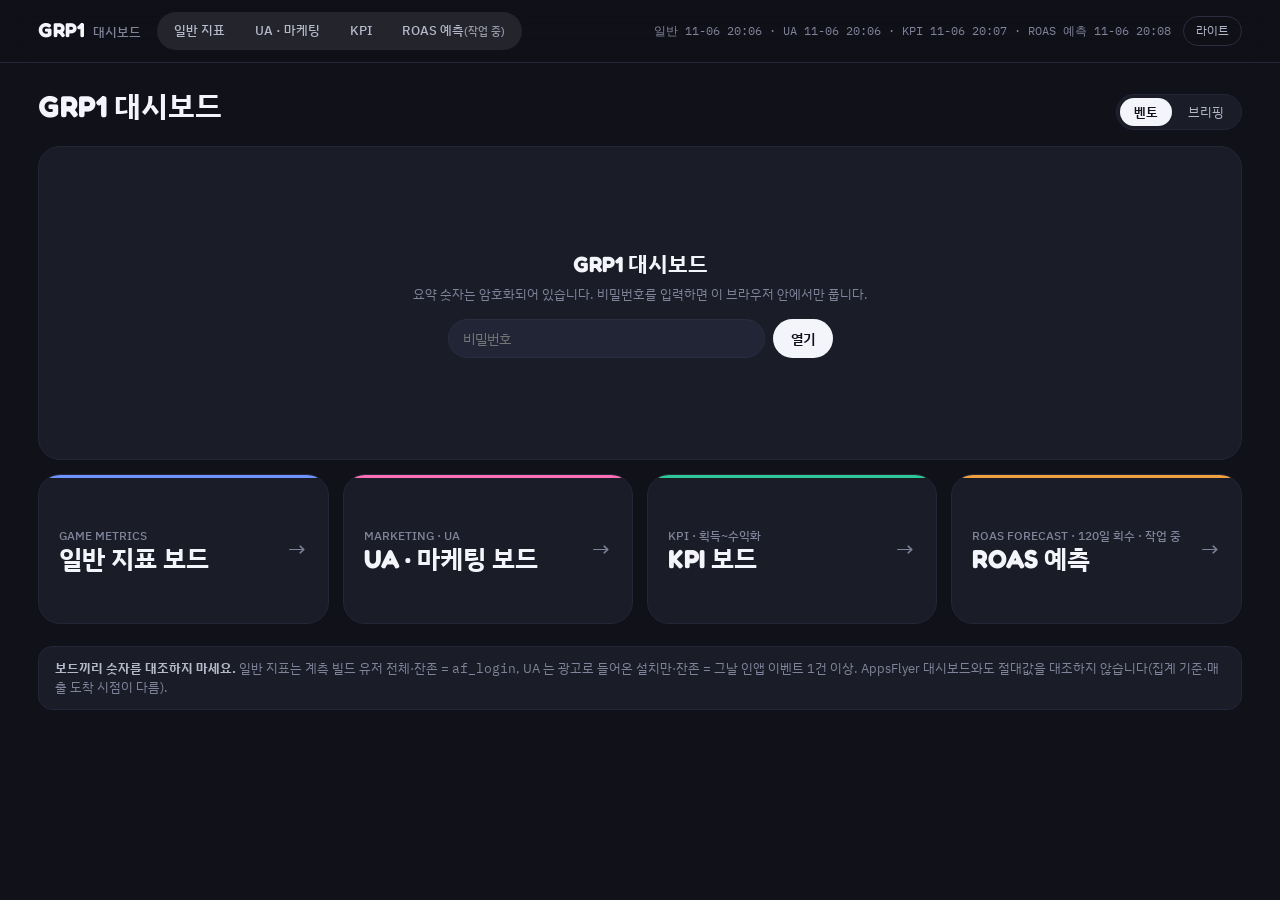
==== commit 9a794ae1: "데이터 갱신 2026-11-06 20:02" ====
--- a/index.html
+++ b/index.html
@@ -147,7 +147,7 @@
 
 function render(S) {
   const G = S.games || {};
-  const order = [...Object.keys(G)].sort((a, b) => ((G[b].ua || {}).cost || 0) - ((G[a].ua || {}).cost || 0) || ['pj', 'rb', 'co', 'mc', 'rr', 'tj', 'cl', 'sf'].indexOf(a) - ['pj', 'rb', 'co', 'mc', 'rr', 'tj', 'cl', 'sf'].indexOf(b));
+  const order = [...Object.keys(G)].sort((a, b) => ((G[b].ua || {}).cost || 0) - ((G[a].ua || {}).cost || 0) || ['bh', 'pj', 'rb', 'co', 'mc', 'rr', 'tj', 'cl', 'sf'].indexOf(a) - ['bh', 'pj', 'rb', 'co', 'mc', 'rr', 'tj', 'cl', 'sf'].indexOf(b));
   const uaKeys = order.filter(k => G[k].ua), genKeys = order.filter(k => G[k].general);
   const any = (G[uaKeys[0]] || G[genKeys[0]] || {}), last = (any.ua || any.general || {}).last;
   $('when').textContent = `${last || ''} (UTC) 기준 · 갱신 ${S.generated_at || ''}`;
--- a/site.css
+++ b/site.css
@@ -90,3 +90,17 @@
   .gx-game{width:68px} .gx-game img{width:52px;height:52px}
 }
 @media (prefers-reduced-motion:reduce){ *{transition:none!important} }
+
+/* ── 설명 툴팁(2026-11-06, GX.tips) — 카드 제목 옆 회색 설명·타일 설명을 느낌표 버튼 뒤로 숨긴다.
+   누르면(터치 포함) 상자가 뜨고 다른 곳을 누르면 닫힌다. 글은 DOM 에 숨김으로 남는다(크게 보기 복제·화면 테스트가 읽는다) ── */
+.gx-tip{display:none!important}
+.gx-i{position:relative;display:inline-flex;align-items:center;justify-content:center;width:16px;height:16px;margin:0 0 0 6px;padding:0;
+  border:1px solid var(--line);border-radius:50%;background:var(--chip);color:var(--ink-3);font:700 10px/1 var(--font);vertical-align:1px;cursor:pointer;flex:none}
+.gx-i::before{content:"!"}
+.gx-i::after{content:"";position:absolute;inset:-9px}                 /* 손가락으로 누르기 쉽게 — 보이는 16px 보다 넓게 받는다 */
+.gx-i:hover,.gx-i[aria-expanded="true"]{color:var(--accent-ink);background:var(--accent);border-color:var(--accent)}
+.gx-i:focus-visible{outline:2px solid var(--accent);outline-offset:2px}
+.gx-pop{position:fixed;z-index:70;left:0;top:0;max-width:min(380px,calc(100vw - 32px));padding:9px 12px;background:var(--card);border:1px solid var(--line);
+  border-radius:8px;box-shadow:0 8px 28px rgba(0,0,0,.4);font:400 12.5px/1.55 var(--font);color:var(--ink-2);text-align:left;white-space:normal;overflow-wrap:anywhere}
+.gx-pop[hidden]{display:none}
+.gx-pop .gx-pop-h{font-weight:600;color:var(--ink);margin-bottom:3px}
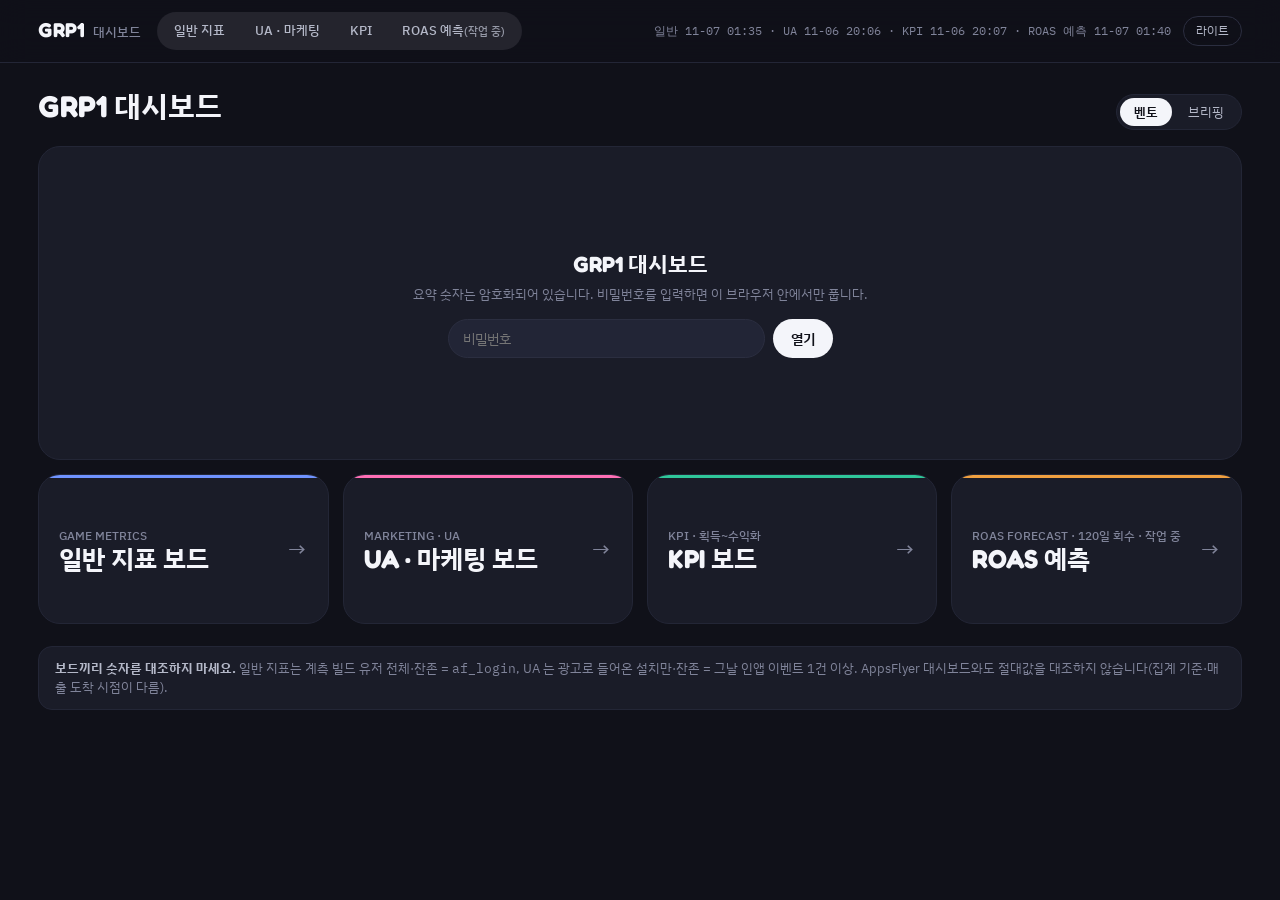
==== commit c4042b5b: "데이터 갱신 2026-11-07 01:44" ====
--- a/index.html
+++ b/index.html
@@ -132,7 +132,7 @@
   return `<svg viewBox="0 0 ${w} ${h}" preserveAspectRatio="none" aria-hidden="true"><path d="${d} L${last[0]} ${h} L2 ${h} Z" fill="${color}" opacity=".16"/><path d="${d}" fill="none" stroke="${color}" stroke-width="2" vector-effect="non-scaling-stroke"/></svg>`;
 }
 const dauDelta = g => { if (!g || g.dau_prev == null || !g.dau_prev) return '7일 전 없음'; const ch = g.dau / g.dau_prev - 1;
-  return `<span class="${ch >= 0 ? 'up' : 'down'}">${ch >= 0 ? '▲' : '▼'}${Math.abs(ch * 100).toFixed(0)}%</span> 7일 전 대비`; };
+  return `<span class="${ch >= 0 ? 'up' : 'down'}">${ch >= 0 ? '▲' : '▼'}${Math.abs(ch * 100).toFixed(1)}%</span> 7일 전 대비`; };
 
 // 보기 전환 — 기본 벤토, 고른 보기는 이 브라우저에 기억(세 화면 공유 테마 저장과 별개)
 let view = 'bento';
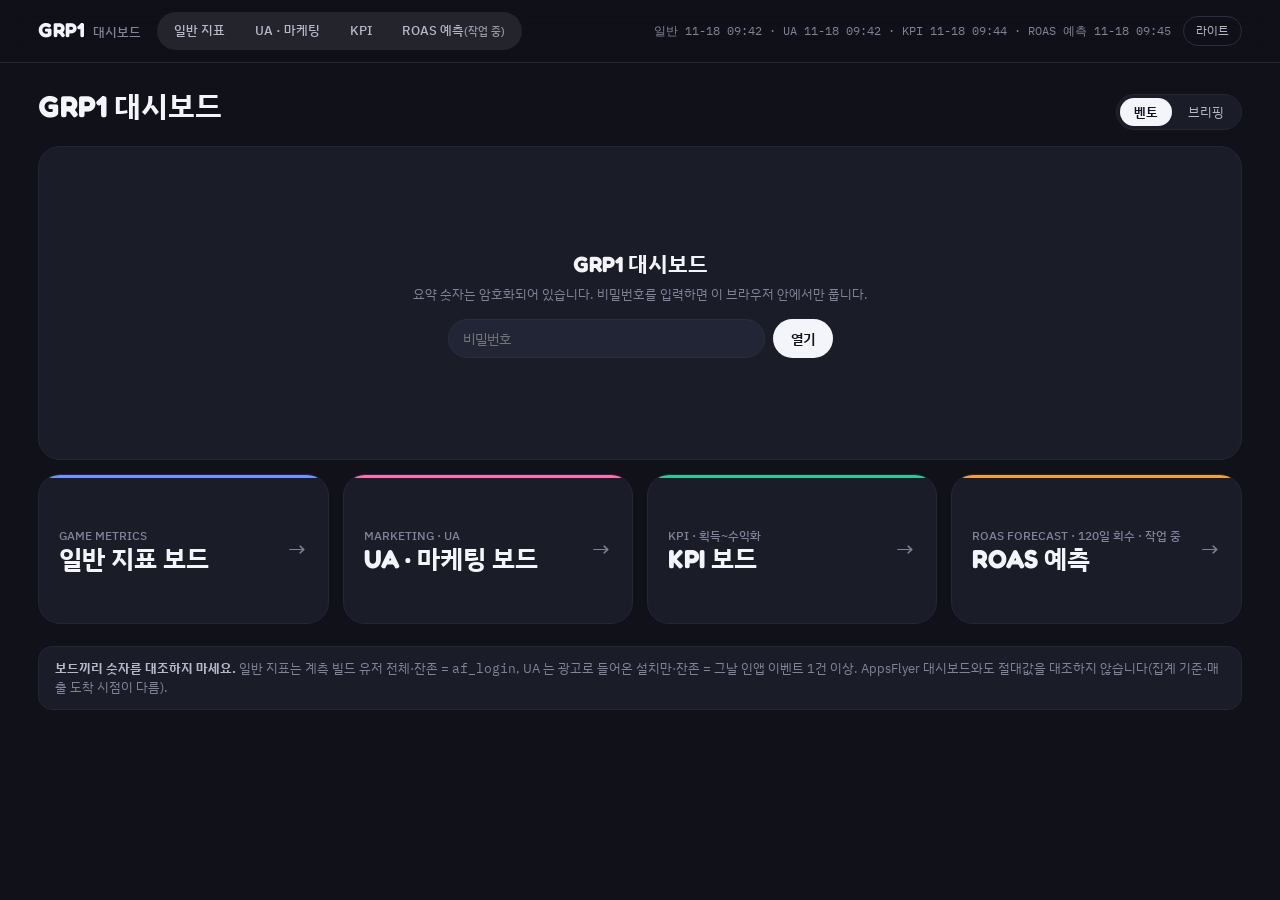
==== commit 22221cab: "데이터 갱신 2026-11-18 09:37" ====
--- a/index.html
+++ b/index.html
@@ -147,7 +147,7 @@
 
 function render(S) {
   const G = S.games || {};
-  const order = [...Object.keys(G)].sort((a, b) => ((G[b].ua || {}).cost || 0) - ((G[a].ua || {}).cost || 0) || ['bh', 'pj', 'rb', 'co', 'mc', 'rr', 'tj', 'cl', 'sf'].indexOf(a) - ['bh', 'pj', 'rb', 'co', 'mc', 'rr', 'tj', 'cl', 'sf'].indexOf(b));
+  const order = [...Object.keys(G)].sort((a, b) => ((G[b].ua || {}).cost || 0) - ((G[a].ua || {}).cost || 0) || ['pc', 'cd', 'bh', 'pj', 'rb', 'co', 'mc', 'rr', 'tj', 'cl', 'sf'].indexOf(a) - ['pc', 'cd', 'bh', 'pj', 'rb', 'co', 'mc', 'rr', 'tj', 'cl', 'sf'].indexOf(b));
   const uaKeys = order.filter(k => G[k].ua), genKeys = order.filter(k => G[k].general);
   const any = (G[uaKeys[0]] || G[genKeys[0]] || {}), last = (any.ua || any.general || {}).last;
   $('when').textContent = `${last || ''} (UTC) 기준 · 갱신 ${S.generated_at || ''}`;
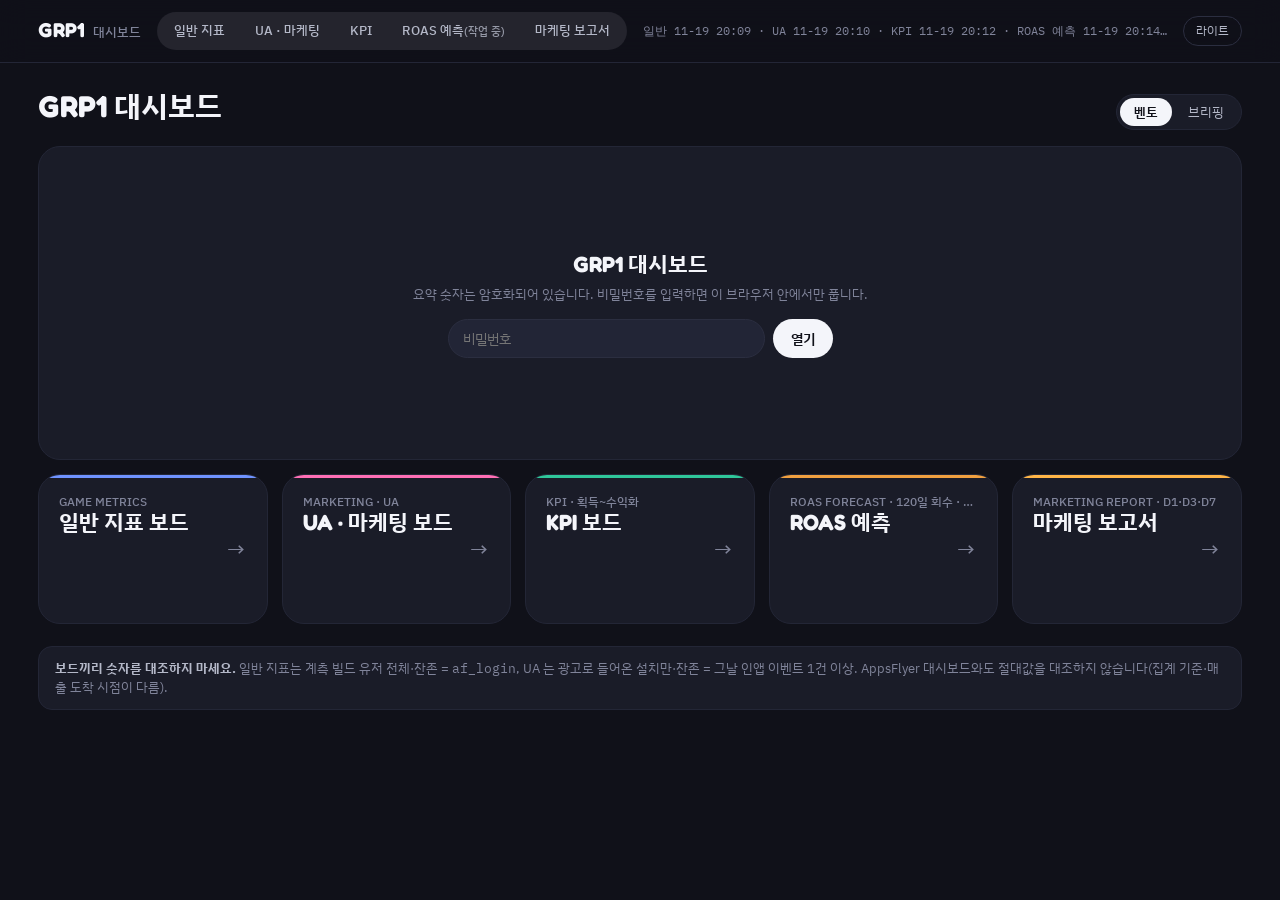
==== commit 4810edf0: "데이터 갱신 2026-11-19 21:46" ====
--- a/index.html
+++ b/index.html
@@ -49,7 +49,12 @@
 .g{grid-column:span var(--gs,3);grid-row:span 2}   /* 폭은 render 가 한 줄 최대 4개로 고르게 --gs 로 */
 .g .head{display:flex;align-items:center;gap:12px} .g .head img{width:48px;height:48px;border-radius:22%}
 .g .row3{gap:18px;margin-top:12px} .g .spark{margin-top:auto} .g .spark svg{height:56px}
-.board{grid-column:span 3;grid-row:span 1;justify-content:center}   /* 보드 바로가기 넷(일반·UA·KPI·ROAS 예측) — 자기 묶음에서 한 줄 */
+.board{grid-column:span 3;grid-row:span 1;justify-content:center}   /* 보드 바로가기 — 아래 .boards 안에서 쓴다 */
+/* 보드 바로가기 다섯(+마케팅 보고서, 2026-11-19) — 12칸 격자에 다섯은 안 나뉘어 묶음 전체 폭의 자체 격자로. 넓으면 한 줄 다섯, 좁으면 줄바꿈 */
+.boards{grid-column:1/-1;display:grid;grid-template-columns:repeat(auto-fit,minmax(190px,1fr));grid-auto-rows:minmax(150px,auto);gap:14px}
+.boards .board{grid-column:auto;justify-content:flex-start} .boards .board .name{font-size:22px}   /* 위 정렬 — 아이콘 줄 수가 달라도 제목 높이가 같게 */
+/* 다섯 장이 한 줄이면 카드가 좁다 — 작은 머리줄은 한 줄(넘치면 …), 게임 아이콘은 줄바꿈해 전부 보이게(화살표 자리 비움) */
+.boards .board .k{white-space:nowrap;overflow:hidden;text-overflow:ellipsis} .boards .board .icons{flex-wrap:wrap;gap:5px;padding-right:28px} .boards .board .icons img{width:22px;height:22px}
 /* 벤토 세 묶음(ROAS · DAU · 보드) — 제목 + 묶음 사이 구분선(2026-11-05) */
 .grp>h2{display:flex;align-items:baseline;flex-wrap:wrap;gap:4px 12px;margin:0 0 12px;font-size:17px;font-weight:600}
 .grp>h2 small{font-size:12px;color:var(--ink-3);font-weight:400}
@@ -97,7 +102,7 @@
 <body>
 <header class="gx-bar">
   <a class="gx-brand" href="index.html" data-keep-hash><b>GRP1</b><span>대시보드</span></a>
-  <nav class="gx-switch" aria-label="보드"><a href="general.html" data-keep-hash>일반 지표</a><a href="ua.html" data-keep-hash>UA · 마케팅</a><a href="kpi.html" data-keep-hash>KPI</a><a href="payback.html" data-keep-hash>ROAS 예측<span style="font-size:10.5px;opacity:.8">(작업 중)</span></a></nav>
+  <nav class="gx-switch" aria-label="보드"><a href="general.html" data-keep-hash>일반 지표</a><a href="ua.html" data-keep-hash>UA · 마케팅</a><a href="kpi.html" data-keep-hash>KPI</a><a href="payback.html" data-keep-hash>ROAS 예측<span style="font-size:10.5px;opacity:.8">(작업 중)</span></a><a href="launch.html" data-keep-hash>마케팅 보고서</a></nav>
   <div class="gx-right"><span class="gx-gen" id="gen"></span><button class="gx-btn" id="theme" type="button">라이트</button></div>
 </header>
 <main class="page">
@@ -111,6 +116,7 @@
 </main>
 
 <script src="boards.js"></script>
+<script src="launch-keys.js"></script>
 <script src="summary-data.js"></script>
 <script src="summary-data.enc.js"></script>
 <script>
@@ -151,7 +157,7 @@
   const uaKeys = order.filter(k => G[k].ua), genKeys = order.filter(k => G[k].general);
   const any = (G[uaKeys[0]] || G[genKeys[0]] || {}), last = (any.ua || any.general || {}).last;
   $('when').textContent = `${last || ''} (UTC) 기준 · 갱신 ${S.generated_at || ''}`;
-  $('gen').textContent = [B.general ? '일반 ' + B.general : '', B.ua ? 'UA ' + B.ua : '', B.kpi ? 'KPI ' + B.kpi : '', B.payback ? 'ROAS 예측 ' + B.payback : ''].filter(Boolean).join(' · ');
+  $('gen').textContent = [B.general ? '일반 ' + B.general : '', B.ua ? 'UA ' + B.ua : '', B.kpi ? 'KPI ' + B.kpi : '', B.payback ? 'ROAS 예측 ' + B.payback : '', B.launch ? '마케팅 보고서 ' + B.launch : ''].filter(Boolean).join(' · ');
   const icons = ks => ks.map(k => GX.GAMES[k] ? `<img src="${GX.GAMES[k].icon}" alt="" title="${esc(GX.GAMES[k].name)}">` : '').join('');
   const C = k => (GX.GAMES[k] || {}).color || 'var(--accent)';
   const I = k => (GX.GAMES[k] || {}).icon || '';
@@ -192,11 +198,12 @@
       <div><div class="k">D1 잔존</div><div class="mid">${pct(g.d1)}</div><div class="s">최근 7코호트</div></div></div>
       <div class="spark">${spark(g.dau_spark, C(k), 56)}<div class="s">DAU 14일</div></div></a>`; });
   if (genKeys.length) out += grp('DAU', 'DAU = 마지막 날 · 7일 전 대비 · D1 잔존 = 최근 7개 성숙 코호트(af_login · 오가닉 포함)', h);
-  // 보드 바로가기 넷(일반·UA·KPI·ROAS 예측) — 자기 묶음에서 한 줄에 넷(각 3칸)
-  out += grp('보드', '', `<a class="t board" href="general.html${hash}" style="--bc:#6f93ff"><div class="k">GAME METRICS</div><div class="name">일반 지표 보드</div><div class="icons">${icons(genKeys)}</div><span class="go">→</span></a>`
+  // 보드 바로가기 다섯(일반·UA·KPI·ROAS 예측·마케팅 보고서, 2026-11-19) — 자기 묶음에서 한 줄(.boards: 넓으면 다섯 장, 좁으면 줄바꿈)
+  out += grp('보드', '', `<div class="boards"><a class="t board" href="general.html${hash}" style="--bc:#6f93ff"><div class="k">GAME METRICS</div><div class="name">일반 지표 보드</div><div class="icons">${icons(genKeys)}</div><span class="go">→</span></a>`
     + `<a class="t board" href="ua.html${hash}" style="--bc:#ff6fb5"><div class="k">MARKETING · UA</div><div class="name">UA · 마케팅 보드</div><div class="icons">${icons(uaKeys)}</div><span class="go">→</span></a>`
     + `<a class="t board" href="kpi.html${hash}" style="--bc:#2fc79a"><div class="k">KPI · 획득~수익화</div><div class="name">KPI 보드</div><div class="icons">${icons(uaKeys)}</div><span class="go">→</span></a>`
-    + `<a class="t board" href="payback.html${hash}" style="--bc:#f0a040"><div class="k">ROAS FORECAST · 120일 회수 · 작업 중</div><div class="name">ROAS 예측</div><div class="icons">${icons(uaKeys)}</div><span class="go">→</span></a>`);
+    + `<a class="t board" href="payback.html${hash}" style="--bc:#f0a040"><div class="k">ROAS FORECAST · 120일 회수 · 작업 중</div><div class="name">ROAS 예측</div><div class="icons">${icons(uaKeys)}</div><span class="go">→</span></a>`
+    + `<a class="t board" href="launch.html${hash}" style="--bc:#ffb547"><div class="k">MARKETING REPORT · D1·D3·D7</div><div class="name">마케팅 보고서</div><div class="icons">${icons(window.LAUNCH_KEYS || [])}</div><span class="go">→</span></a></div>`);
   $('bento').innerHTML = out;
 
   // ── 브리핑 ──
@@ -221,13 +228,14 @@
 
 // 잠금 — 숫자가 없을 때도 보드 바로가기는 보인다
 function locked(enc, err) {
-  $('gen').textContent = [B.general ? '일반 ' + B.general : '', B.ua ? 'UA ' + B.ua : '', B.kpi ? 'KPI ' + B.kpi : '', B.payback ? 'ROAS 예측 ' + B.payback : ''].filter(Boolean).join(' · ');
+  $('gen').textContent = [B.general ? '일반 ' + B.general : '', B.ua ? 'UA ' + B.ua : '', B.kpi ? 'KPI ' + B.kpi : '', B.payback ? 'ROAS 예측 ' + B.payback : '', B.launch ? '마케팅 보고서 ' + B.launch : ''].filter(Boolean).join(' · ');
   $('bento').innerHTML = `<div class="bento"><div class="t lockt"><b>GRP1 대시보드</b><div class="s" style="margin-top:6px;font-size:13px;${err ? 'color:var(--crit)' : ''}">${err || '요약 숫자는 암호화되어 있습니다. 비밀번호를 입력하면 이 브라우저 안에서만 풉니다.'}</div>
     ${enc ? `<form id="pwform"><input type="password" id="pw" placeholder="비밀번호" autocomplete="current-password"><button type="submit">열기</button></form>` : ''}</div>
-    <a class="t board" href="general.html${hash}" style="--bc:#6f93ff"><div class="k">GAME METRICS</div><div class="name">일반 지표 보드</div><span class="go">→</span></a>
+    <div class="boards"><a class="t board" href="general.html${hash}" style="--bc:#6f93ff"><div class="k">GAME METRICS</div><div class="name">일반 지표 보드</div><span class="go">→</span></a>
     <a class="t board" href="ua.html${hash}" style="--bc:#ff6fb5"><div class="k">MARKETING · UA</div><div class="name">UA · 마케팅 보드</div><span class="go">→</span></a>
     <a class="t board" href="kpi.html${hash}" style="--bc:#2fc79a"><div class="k">KPI · 획득~수익화</div><div class="name">KPI 보드</div><span class="go">→</span></a>
-    <a class="t board" href="payback.html${hash}" style="--bc:#f0a040"><div class="k">ROAS FORECAST · 120일 회수 · 작업 중</div><div class="name">ROAS 예측</div><span class="go">→</span></a></div>`;
+    <a class="t board" href="payback.html${hash}" style="--bc:#f0a040"><div class="k">ROAS FORECAST · 120일 회수 · 작업 중</div><div class="name">ROAS 예측</div><span class="go">→</span></a>
+    <a class="t board" href="launch.html${hash}" style="--bc:#ffb547"><div class="k">MARKETING REPORT · D1·D3·D7</div><div class="name">마케팅 보고서</div><span class="go">→</span></a></div></div>`;
   $('bento').hidden = false; $('brief').hidden = true;
   if (enc) { $('pwform').onsubmit = async ev => { ev.preventDefault();
     try { const p = $('pw').value; const d = await decrypt(enc, p); try { localStorage.setItem(PWKEY, p); } catch (e) {} render(d); } catch (e) { locked(enc, '비밀번호가 맞지 않습니다.'); } }; }
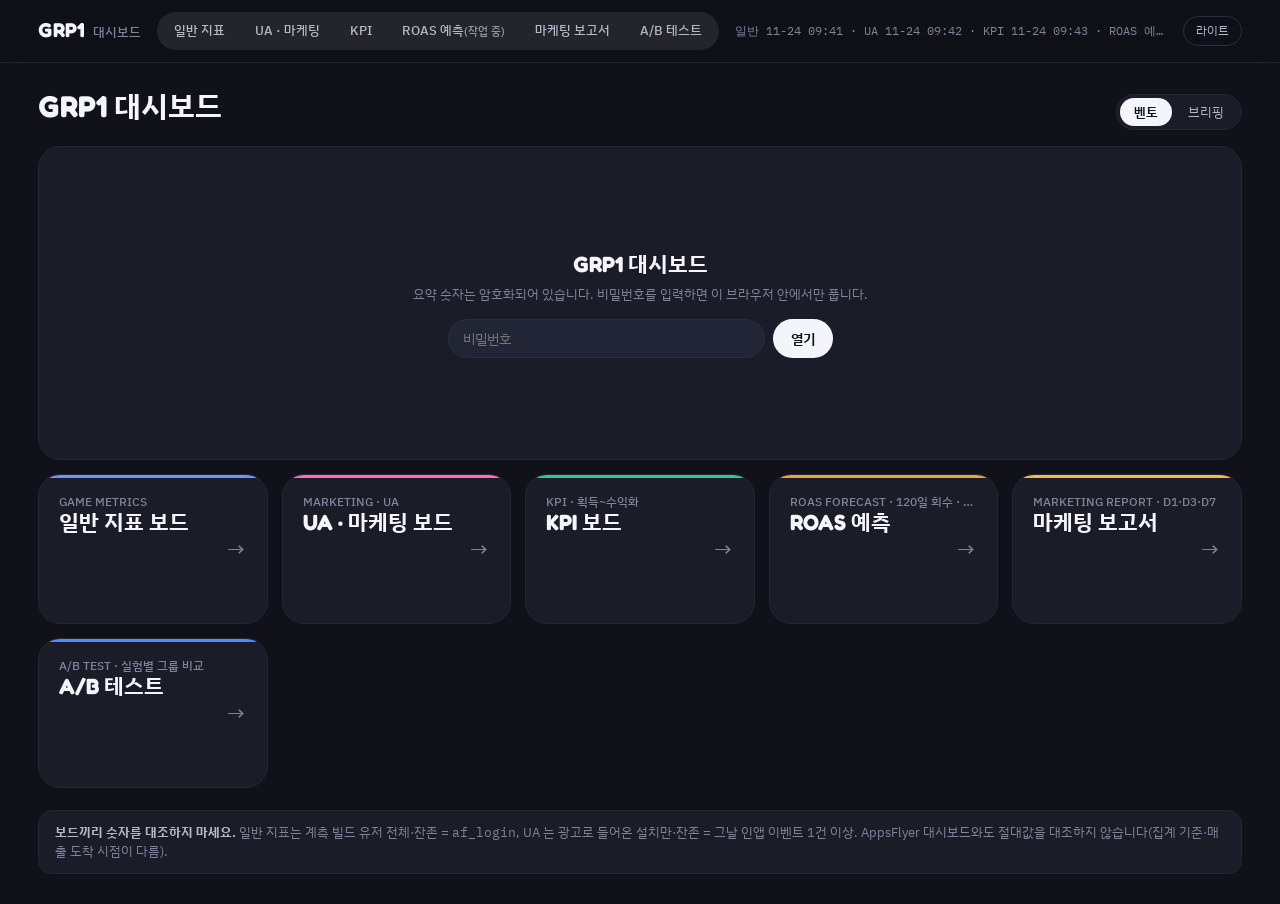
==== commit 81692a55: "데이터 갱신 2026-11-24 11:11" ====
--- a/index.html
+++ b/index.html
@@ -102,7 +102,7 @@
 <body>
 <header class="gx-bar">
   <a class="gx-brand" href="index.html" data-keep-hash><b>GRP1</b><span>대시보드</span></a>
-  <nav class="gx-switch" aria-label="보드"><a href="general.html" data-keep-hash>일반 지표</a><a href="ua.html" data-keep-hash>UA · 마케팅</a><a href="kpi.html" data-keep-hash>KPI</a><a href="payback.html" data-keep-hash>ROAS 예측<span style="font-size:10.5px;opacity:.8">(작업 중)</span></a><a href="launch.html" data-keep-hash>마케팅 보고서</a></nav>
+  <nav class="gx-switch" aria-label="보드"><a href="general.html" data-keep-hash>일반 지표</a><a href="ua.html" data-keep-hash>UA · 마케팅</a><a href="kpi.html" data-keep-hash>KPI</a><a href="payback.html" data-keep-hash>ROAS 예측<span style="font-size:10.5px;opacity:.8">(작업 중)</span></a><a href="launch.html" data-keep-hash>마케팅 보고서</a><a href="experiment.html" data-keep-hash>A/B 테스트</a></nav>
   <div class="gx-right"><span class="gx-gen" id="gen"></span><button class="gx-btn" id="theme" type="button">라이트</button></div>
 </header>
 <main class="page">
@@ -117,6 +117,7 @@
 
 <script src="boards.js"></script>
 <script src="launch-keys.js"></script>
+<script src="experiment-keys.js"></script>
 <script src="summary-data.js"></script>
 <script src="summary-data.enc.js"></script>
 <script>
@@ -157,7 +158,7 @@
   const uaKeys = order.filter(k => G[k].ua), genKeys = order.filter(k => G[k].general);
   const any = (G[uaKeys[0]] || G[genKeys[0]] || {}), last = (any.ua || any.general || {}).last;
   $('when').textContent = `${last || ''} (UTC) 기준 · 갱신 ${S.generated_at || ''}`;
-  $('gen').textContent = [B.general ? '일반 ' + B.general : '', B.ua ? 'UA ' + B.ua : '', B.kpi ? 'KPI ' + B.kpi : '', B.payback ? 'ROAS 예측 ' + B.payback : '', B.launch ? '마케팅 보고서 ' + B.launch : ''].filter(Boolean).join(' · ');
+  $('gen').textContent = [B.general ? '일반 ' + B.general : '', B.ua ? 'UA ' + B.ua : '', B.kpi ? 'KPI ' + B.kpi : '', B.payback ? 'ROAS 예측 ' + B.payback : '', B.launch ? '마케팅 보고서 ' + B.launch : '', B.experiment ? 'A/B 테스트 ' + B.experiment : ''].filter(Boolean).join(' · ');
   const icons = ks => ks.map(k => GX.GAMES[k] ? `<img src="${GX.GAMES[k].icon}" alt="" title="${esc(GX.GAMES[k].name)}">` : '').join('');
   const C = k => (GX.GAMES[k] || {}).color || 'var(--accent)';
   const I = k => (GX.GAMES[k] || {}).icon || '';
@@ -198,12 +199,13 @@
       <div><div class="k">D1 잔존</div><div class="mid">${pct(g.d1)}</div><div class="s">최근 7코호트</div></div></div>
       <div class="spark">${spark(g.dau_spark, C(k), 56)}<div class="s">DAU 14일</div></div></a>`; });
   if (genKeys.length) out += grp('DAU', 'DAU = 마지막 날 · 7일 전 대비 · D1 잔존 = 최근 7개 성숙 코호트(af_login · 오가닉 포함)', h);
-  // 보드 바로가기 다섯(일반·UA·KPI·ROAS 예측·마케팅 보고서, 2026-11-19) — 자기 묶음에서 한 줄(.boards: 넓으면 다섯 장, 좁으면 줄바꿈)
+  // 보드 바로가기 여섯(일반·UA·KPI·ROAS 예측·마케팅 보고서 2026-11-19·A/B 테스트 2026-11-24) — 자기 묶음에서 한 줄(.boards: 넓으면 다섯 장, 좁으면 줄바꿈)
   out += grp('보드', '', `<div class="boards"><a class="t board" href="general.html${hash}" style="--bc:#6f93ff"><div class="k">GAME METRICS</div><div class="name">일반 지표 보드</div><div class="icons">${icons(genKeys)}</div><span class="go">→</span></a>`
     + `<a class="t board" href="ua.html${hash}" style="--bc:#ff6fb5"><div class="k">MARKETING · UA</div><div class="name">UA · 마케팅 보드</div><div class="icons">${icons(uaKeys)}</div><span class="go">→</span></a>`
     + `<a class="t board" href="kpi.html${hash}" style="--bc:#2fc79a"><div class="k">KPI · 획득~수익화</div><div class="name">KPI 보드</div><div class="icons">${icons(uaKeys)}</div><span class="go">→</span></a>`
     + `<a class="t board" href="payback.html${hash}" style="--bc:#f0a040"><div class="k">ROAS FORECAST · 120일 회수 · 작업 중</div><div class="name">ROAS 예측</div><div class="icons">${icons(uaKeys)}</div><span class="go">→</span></a>`
-    + `<a class="t board" href="launch.html${hash}" style="--bc:#ffb547"><div class="k">MARKETING REPORT · D1·D3·D7</div><div class="name">마케팅 보고서</div><div class="icons">${icons(window.LAUNCH_KEYS || [])}</div><span class="go">→</span></a></div>`);
+    + `<a class="t board" href="launch.html${hash}" style="--bc:#ffb547"><div class="k">MARKETING REPORT · D1·D3·D7</div><div class="name">마케팅 보고서</div><div class="icons">${icons(window.LAUNCH_KEYS || [])}</div><span class="go">→</span></a>`
+    + `<a class="t board" href="experiment.html${hash}" style="--bc:#4c8dff"><div class="k">A/B TEST · 실험별 그룹 비교</div><div class="name">A/B 테스트</div><div class="icons">${icons(window.EXPERIMENT_KEYS || [])}</div><span class="go">→</span></a></div>`);
   $('bento').innerHTML = out;
 
   // ── 브리핑 ──
@@ -228,14 +230,15 @@
 
 // 잠금 — 숫자가 없을 때도 보드 바로가기는 보인다
 function locked(enc, err) {
-  $('gen').textContent = [B.general ? '일반 ' + B.general : '', B.ua ? 'UA ' + B.ua : '', B.kpi ? 'KPI ' + B.kpi : '', B.payback ? 'ROAS 예측 ' + B.payback : '', B.launch ? '마케팅 보고서 ' + B.launch : ''].filter(Boolean).join(' · ');
+  $('gen').textContent = [B.general ? '일반 ' + B.general : '', B.ua ? 'UA ' + B.ua : '', B.kpi ? 'KPI ' + B.kpi : '', B.payback ? 'ROAS 예측 ' + B.payback : '', B.launch ? '마케팅 보고서 ' + B.launch : '', B.experiment ? 'A/B 테스트 ' + B.experiment : ''].filter(Boolean).join(' · ');
   $('bento').innerHTML = `<div class="bento"><div class="t lockt"><b>GRP1 대시보드</b><div class="s" style="margin-top:6px;font-size:13px;${err ? 'color:var(--crit)' : ''}">${err || '요약 숫자는 암호화되어 있습니다. 비밀번호를 입력하면 이 브라우저 안에서만 풉니다.'}</div>
     ${enc ? `<form id="pwform"><input type="password" id="pw" placeholder="비밀번호" autocomplete="current-password"><button type="submit">열기</button></form>` : ''}</div>
     <div class="boards"><a class="t board" href="general.html${hash}" style="--bc:#6f93ff"><div class="k">GAME METRICS</div><div class="name">일반 지표 보드</div><span class="go">→</span></a>
     <a class="t board" href="ua.html${hash}" style="--bc:#ff6fb5"><div class="k">MARKETING · UA</div><div class="name">UA · 마케팅 보드</div><span class="go">→</span></a>
     <a class="t board" href="kpi.html${hash}" style="--bc:#2fc79a"><div class="k">KPI · 획득~수익화</div><div class="name">KPI 보드</div><span class="go">→</span></a>
     <a class="t board" href="payback.html${hash}" style="--bc:#f0a040"><div class="k">ROAS FORECAST · 120일 회수 · 작업 중</div><div class="name">ROAS 예측</div><span class="go">→</span></a>
-    <a class="t board" href="launch.html${hash}" style="--bc:#ffb547"><div class="k">MARKETING REPORT · D1·D3·D7</div><div class="name">마케팅 보고서</div><span class="go">→</span></a></div></div>`;
+    <a class="t board" href="launch.html${hash}" style="--bc:#ffb547"><div class="k">MARKETING REPORT · D1·D3·D7</div><div class="name">마케팅 보고서</div><span class="go">→</span></a>
+    <a class="t board" href="experiment.html${hash}" style="--bc:#4c8dff"><div class="k">A/B TEST · 실험별 그룹 비교</div><div class="name">A/B 테스트</div><span class="go">→</span></a></div></div>`;
   $('bento').hidden = false; $('brief').hidden = true;
   if (enc) { $('pwform').onsubmit = async ev => { ev.preventDefault();
     try { const p = $('pw').value; const d = await decrypt(enc, p); try { localStorage.setItem(PWKEY, p); } catch (e) {} render(d); } catch (e) { locked(enc, '비밀번호가 맞지 않습니다.'); } }; }
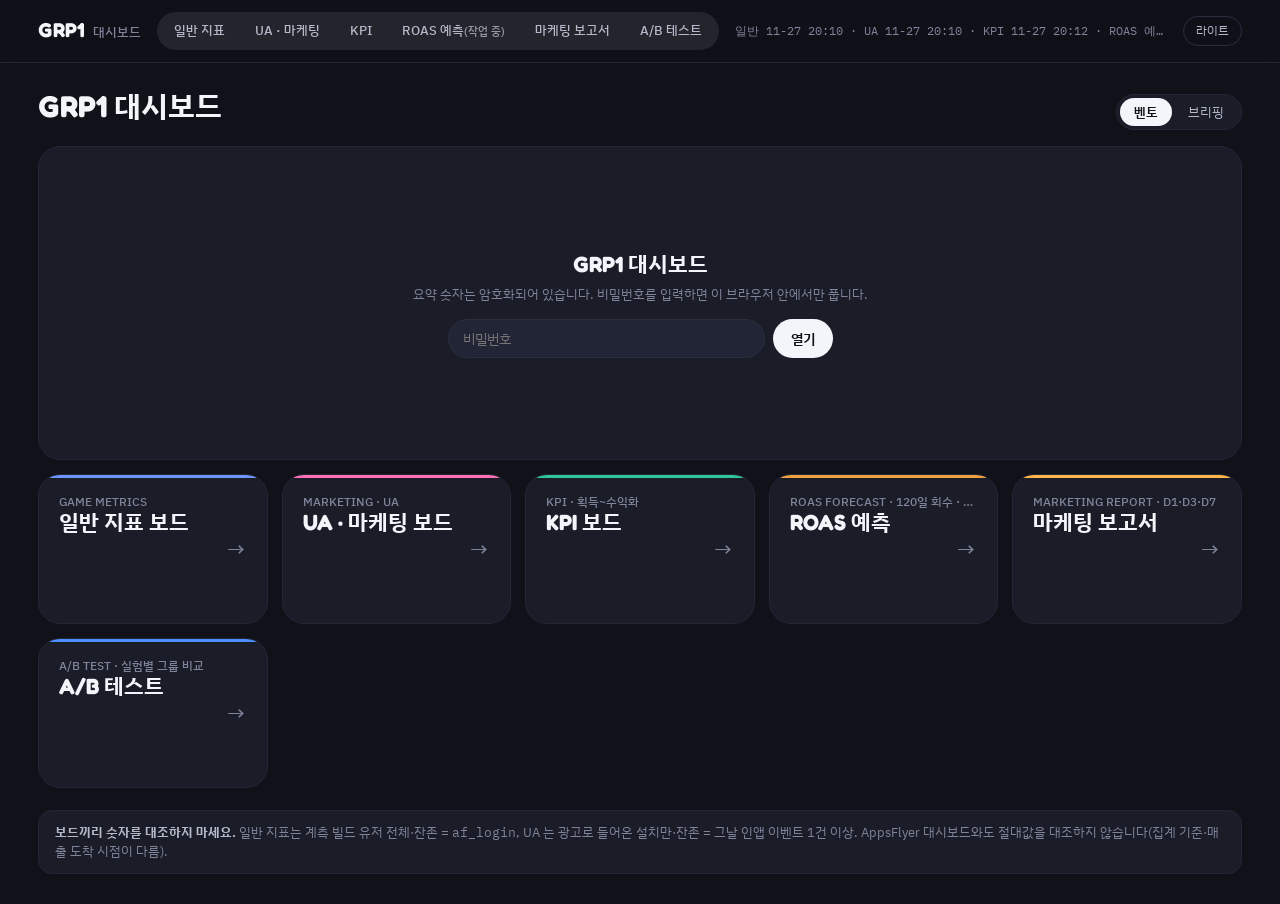
==== commit 159d5f4c: "데이터 갱신 2026-11-27 20:02" ====
--- a/index.html
+++ b/index.html
@@ -154,7 +154,7 @@
 
 function render(S) {
   const G = S.games || {};
-  const order = [...Object.keys(G)].sort((a, b) => ((G[b].ua || {}).cost || 0) - ((G[a].ua || {}).cost || 0) || ['pc', 'cd', 'bh', 'pj', 'rb', 'co', 'mc', 'rr', 'tj', 'cl', 'sf'].indexOf(a) - ['pc', 'cd', 'bh', 'pj', 'rb', 'co', 'mc', 'rr', 'tj', 'cl', 'sf'].indexOf(b));
+  const order = [...Object.keys(G)].sort((a, b) => ((G[b].ua || {}).cost || 0) - ((G[a].ua || {}).cost || 0) || ['cw', 'pc', 'cd', 'bh', 'pj', 'rb', 'co', 'mc', 'rr', 'tj', 'cl', 'sf'].indexOf(a) - ['cw', 'pc', 'cd', 'bh', 'pj', 'rb', 'co', 'mc', 'rr', 'tj', 'cl', 'sf'].indexOf(b));
   const uaKeys = order.filter(k => G[k].ua), genKeys = order.filter(k => G[k].general);
   const any = (G[uaKeys[0]] || G[genKeys[0]] || {}), last = (any.ua || any.general || {}).last;
   $('when').textContent = `${last || ''} (UTC) 기준 · 갱신 ${S.generated_at || ''}`;
